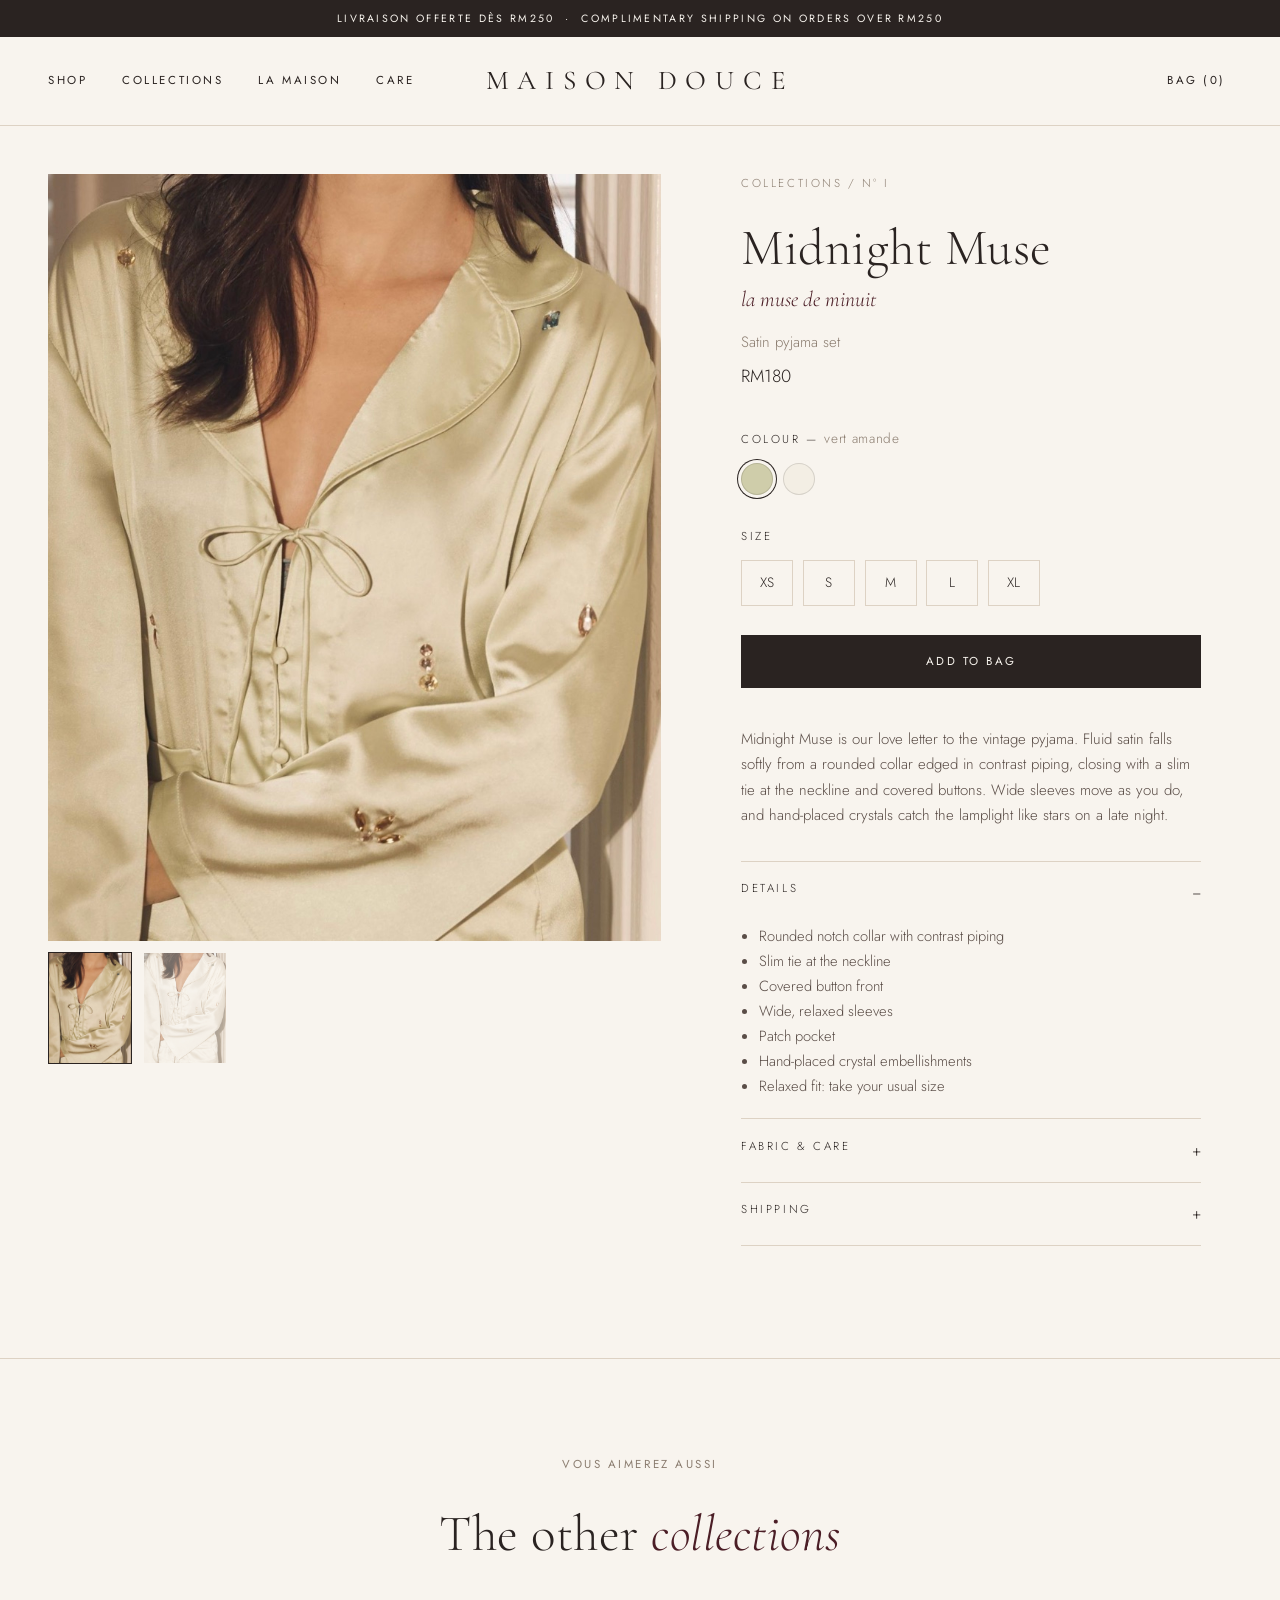
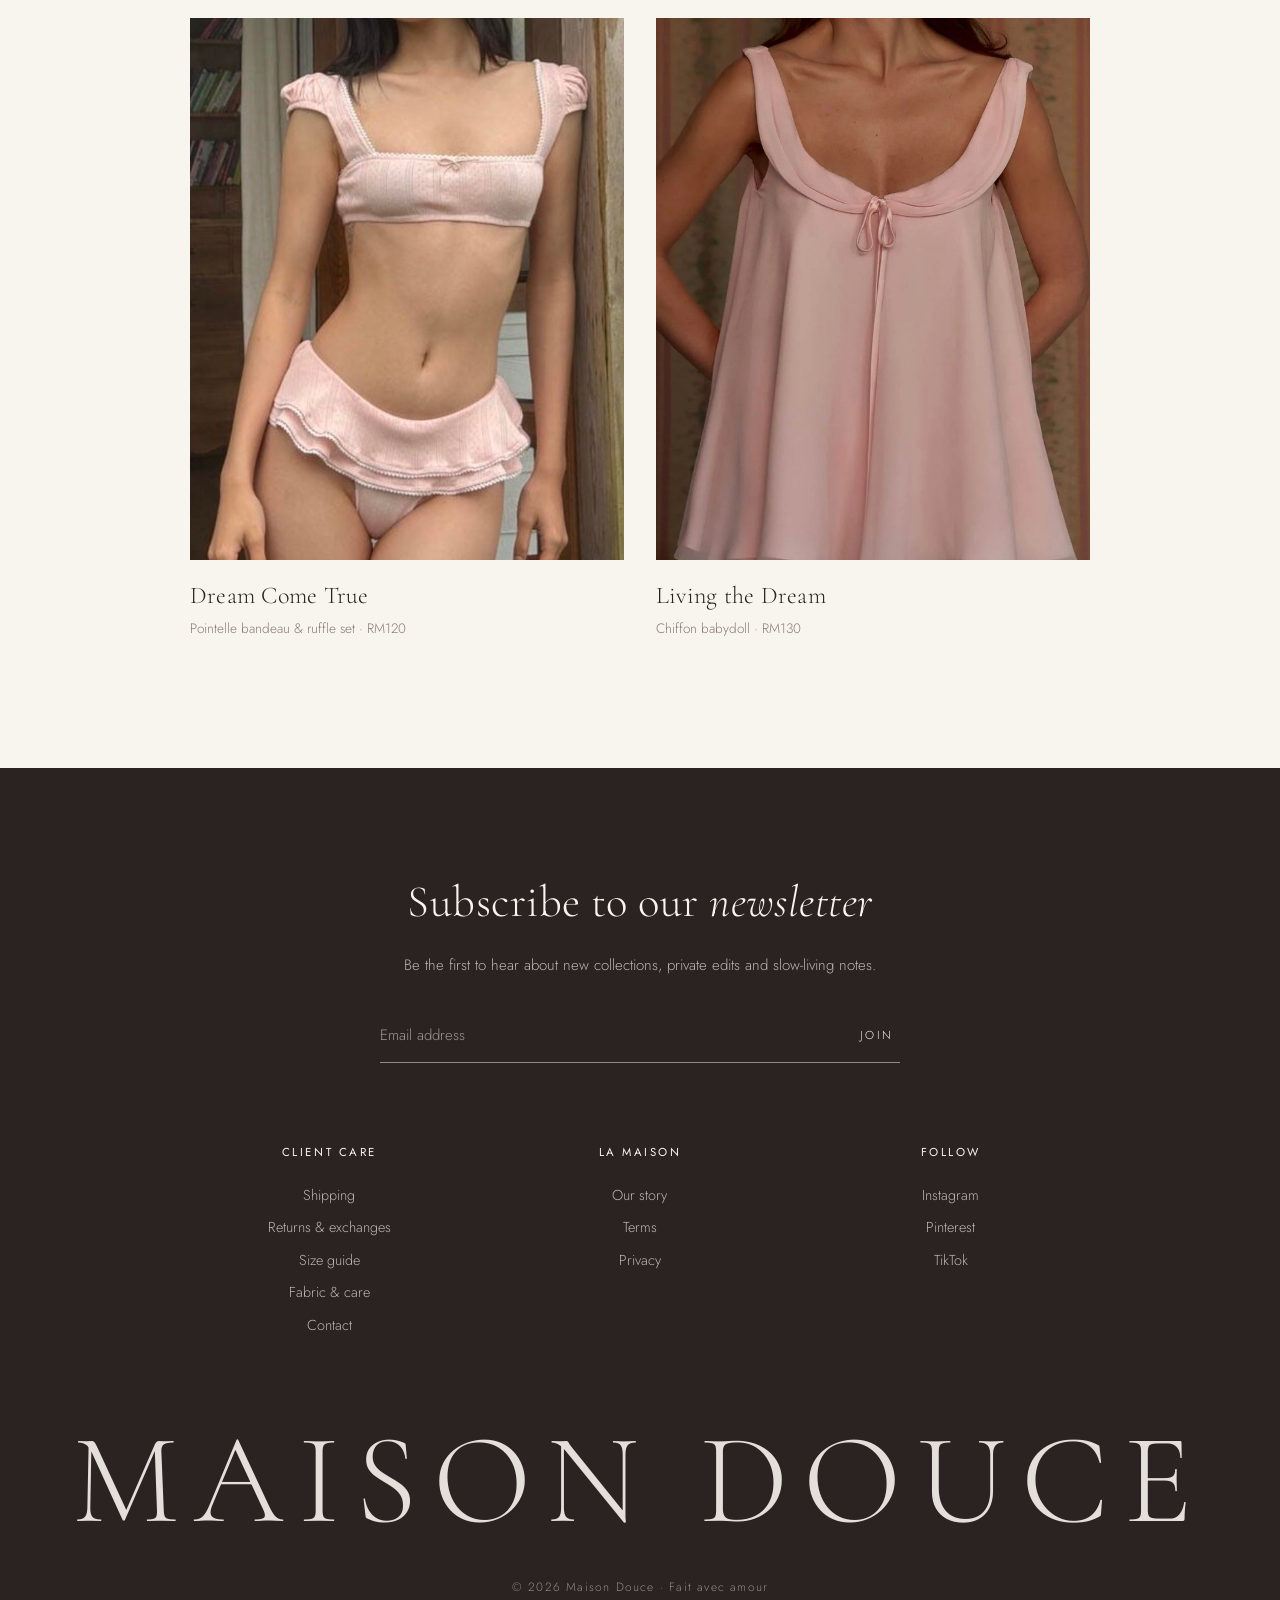
==== collection.html @ d2e2ebe3 "Redesign site as luxury French store with three collections - New Rooms-inspired layout: centred log" ====
<!DOCTYPE html>
<html lang="en">
<head>
  <meta charset="UTF-8">
  <meta name="viewport" content="width=device-width, initial-scale=1.0">
  <title>Collection | Maison Douce</title>
  <meta name="description" content="Luxury French-inspired sleepwear in three collections: Midnight Muse satin pyjamas, Dream Come True pointelle sets and Living the Dream chiffon babydolls.">
  <link rel="preconnect" href="https://fonts.googleapis.com">
  <link rel="preconnect" href="https://fonts.gstatic.com" crossorigin>
  <link href="https://fonts.googleapis.com/css2?family=Cormorant+Garamond:ital,wght@0,300;0,400;0,500;1,300;1,400&family=Jost:wght@300;400&display=swap" rel="stylesheet">
  <link rel="icon" href="data:image/svg+xml,%3Csvg xmlns='http://www.w3.org/2000/svg' viewBox='0 0 100 100'%3E%3Crect width='100' height='100' fill='%232a2321'/%3E%3Ctext x='50' y='66' font-family='Georgia,serif' font-size='46' text-anchor='middle' fill='%23f8f4ee'%3EMD%3C/text%3E%3C/svg%3E">
  <link rel="stylesheet" href="style.css">
</head>
<body>

  <div class="announce">Livraison offerte dès RM250 &nbsp;·&nbsp; complimentary shipping on orders over RM250</div>

  <!-- HEADER (same as index.html): menu on the left, logo in the middle, bag on the right -->
  <header class="nav">
    <button class="menu-btn" id="menuBtn" aria-label="Open menu" aria-expanded="false"><span></span><span></span></button>
    <nav class="nav-links" id="navLinks">
      <div class="has-drop">
        <a href="index.html#shop">Shop</a>
        <div class="drop">
          <a href="index.html#shop">Shop all</a>
          <a href="collection.html?c=midnight">Midnight Muse</a>
          <a href="collection.html?c=dream">Dream Come True</a>
          <a href="collection.html?c=living">Living the Dream</a>
        </div>
      </div>
      <a href="index.html#collections">Collections</a>
      <a href="index.html#maison">La Maison</a>
      <a href="index.html#care">Care</a>
    </nav>
    <a href="index.html" class="logo">Maison Douce</a>
    <button class="bag-btn" id="bagBtn" aria-label="Open shopping bag">Bag (<span id="bagCount">0</span>)</button>
  </header>

  <!-- COLLECTION PAGE: filled in by script.js from the ?c= part of the address -->
  <main class="pdp" id="pdp"></main>

  <!-- OTHER COLLECTIONS -->
  <section class="more">
    <div class="section-head">
      <p class="eyebrow">Vous aimerez aussi</p>
      <h2>The other <em>collections</em></h2>
    </div>
    <div class="more-grid" id="moreGrid"></div>
  </section>

  <!-- FOOTER with newsletter -->
  <footer class="footer">
    <div class="news">
      <h3>Subscribe to our <em>newsletter</em></h3>
      <p>Be the first to hear about new collections, private edits and slow-living notes.</p>
      <form id="newsForm" class="news-form">
        <input type="email" required placeholder="Email address" aria-label="Email address">
        <button type="submit">Join</button>
      </form>
      <p class="form-msg" id="newsMsg" hidden>Merci — vous êtes sur la liste.</p>
    </div>
    <div class="foot-cols">
      <div>
        <h4>Client care</h4>
        <a href="#">Shipping</a>
        <a href="#">Returns &amp; exchanges</a>
        <a href="#">Size guide</a>
        <a href="index.html#care">Fabric &amp; care</a>
        <a href="#">Contact</a>
      </div>
      <div>
        <h4>La maison</h4>
        <a href="index.html#maison">Our story</a>
        <a href="#">Terms</a>
        <a href="#">Privacy</a>
      </div>
      <div>
        <h4>Follow</h4>
        <a href="#">Instagram</a>
        <a href="#">Pinterest</a>
        <a href="#">TikTok</a>
      </div>
    </div>
    <p class="wordmark">Maison Douce</p>
    <p class="copy">© 2026 Maison Douce · Fait avec amour</p>
  </footer>

  <!-- SHOPPING BAG DRAWER -->
  <div class="overlay" id="overlay" hidden></div>
  <aside class="drawer" id="drawer" aria-label="Shopping bag">
    <div class="drawer-head">
      <h3>Your bag</h3>
      <button id="closeBag" aria-label="Close bag">×</button>
    </div>
    <div class="drawer-items" id="bagItems"></div>
    <div class="drawer-foot">
      <div class="subtotal"><span>Subtotal</span><span id="subtotal">RM0</span></div>
      <button class="btn full" id="checkoutBtn">Checkout</button>
      <p class="note" id="checkoutNote" hidden>Checkout isn't connected yet. This is a preview store; payments will come through Shopify.</p>
    </div>
  </aside>

  <div class="toast" id="toast"></div>

  <script src="script.js"></script>
</body>
</html>
---- style.css ----
/* ---------- Colours & fonts ---------- */
:root {
  --ivory: #f8f4ee;      /* page background */
  --paper: #f0e9df;      /* soft panels */
  --line: #ddd2c4;       /* hairlines */
  --taupe: #8b7d70;      /* quiet text */
  --ink: #2a2321;        /* main text, buttons */
  --bordeaux: #4b1e26;   /* small accents */
  --serif: "Cormorant Garamond", Georgia, serif;
  --sans: "Jost", system-ui, sans-serif;
}

* { box-sizing: border-box; }
html { scroll-behavior: smooth; }
body {
  margin: 0;
  background: var(--ivory);
  color: var(--ink);
  font-family: var(--sans);
  font-weight: 300;
  font-size: 15px;
  line-height: 1.7;
}
img { display: block; max-width: 100%; }
h1, h2, h3, h4 { font-family: var(--serif); font-weight: 300; margin: 0; letter-spacing: .01em; }
h1 em, h2 em, h3 em, blockquote em, .statement em { font-style: italic; color: var(--bordeaux); }
a { color: inherit; text-decoration: none; }
button { font: inherit; color: inherit; }

/* Small spaced-out capitals used for labels */
.eyebrow, .numeral, .nav, .filters button, .btn, .link, .footer h4, .from, .tag, .announce {
  font-family: var(--sans);
  font-size: .72rem;
  letter-spacing: .22em;
  text-transform: uppercase;
  font-weight: 400;
}
.eyebrow { color: var(--taupe); margin: 0 0 1rem; }

.btn {
  display: inline-block;
  background: var(--ink);
  color: var(--ivory);
  border: 1px solid var(--ink);
  padding: 1rem 2.4rem;
  cursor: pointer;
  transition: background .3s, color .3s;
}
.btn:hover { background: transparent; color: var(--ink); }
.btn.light { background: transparent; color: #fff; border-color: #fff; }
.btn.light:hover { background: #fff; color: var(--ink); }
.btn.full { width: 100%; }

.link { display: inline-block; border-bottom: 1px solid currentColor; padding-bottom: 3px; transition: opacity .3s; }
.link:hover { opacity: .6; }

/* ---------- Announcement & header ---------- */
.announce {
  background: var(--ink);
  color: var(--ivory);
  text-align: center;
  font-size: .66rem;
  padding: .6rem 1rem;
}
.nav {
  position: sticky;
  top: 0;
  z-index: 20;
  display: grid;
  grid-template-columns: 1fr auto 1fr;
  align-items: center;
  padding: 1.3rem 3rem;
  background: rgba(248, 244, 238, .96);
  border-bottom: 1px solid var(--line);
}
.nav-links { display: flex; gap: 2.2rem; }
.nav-links a:hover { color: var(--taupe); }
.logo {
  font-family: var(--serif);
  font-size: 1.7rem;
  letter-spacing: .32em;
  text-transform: uppercase;
  font-weight: 400;
  white-space: nowrap;
}
.bag-btn { justify-self: end; background: none; border: none; cursor: pointer; letter-spacing: inherit; text-transform: inherit; font-size: inherit; }
.menu-btn { display: none; }

/* Shop dropdown */
.has-drop { position: relative; }
.drop {
  position: absolute;
  top: 100%;
  left: -1.2rem;
  padding: 1.6rem 1.2rem 1rem;
  display: flex;
  flex-direction: column;
  gap: .7rem;
  min-width: 220px;
  background: var(--ivory);
  border: 1px solid var(--line);
  border-top: none;
  opacity: 0;
  visibility: hidden;
  transition: opacity .25s;
}
.has-drop:hover .drop, .has-drop:focus-within .drop { opacity: 1; visibility: visible; }

/* ---------- Hero ---------- */
.hero { position: relative; height: calc(100vh - 110px); min-height: 520px; max-height: 900px; overflow: hidden; }
.hero-img { width: 100%; height: 100%; object-fit: cover; object-position: 60% 8%; }
.hero::after { content: ""; position: absolute; inset: 0; background: linear-gradient(to top, rgba(30, 20, 18, .55), rgba(30, 20, 18, 0) 60%); }
.hero-text { position: absolute; z-index: 1; left: 0; right: 0; bottom: 10%; text-align: center; padding: 0 1rem; color: #fff; }
.hero h1 { font-size: clamp(2.4rem, 5vw, 4.4rem); line-height: 1.05; margin-bottom: 2rem; text-shadow: 0 1px 24px rgba(30, 20, 18, .25); }
.hero h1 em { color: #fff; }

/* ---------- Intro statement ---------- */
.intro { text-align: center; padding: 8rem 1.5rem; max-width: 900px; margin: 0 auto; }
.statement { font-family: var(--serif); font-size: clamp(1.7rem, 3vw, 2.5rem); line-height: 1.35; margin: 0; }

/* ---------- Collection features ---------- */
.collections { padding: 0 3rem 4rem; display: flex; flex-direction: column; gap: 7rem; }
.feature { display: grid; grid-template-columns: 1.15fr 1fr; gap: 6rem; align-items: center; max-width: 1240px; margin: 0 auto; width: 100%; }
.feature:nth-child(even) .feature-img { order: 2; }
.feature-img { overflow: hidden; aspect-ratio: 4 / 5; }
.feature-img img { width: 100%; height: 100%; object-fit: cover; transition: transform 1.2s ease; }
.feature-img:hover img { transform: scale(1.03); }
.feature-text { max-width: 420px; }
.feature-text .numeral { color: var(--taupe); margin: 0 0 1.4rem; }
.feature h2 { font-size: clamp(2.4rem, 4vw, 3.6rem); line-height: 1.05; }
.fr { font-family: var(--serif); font-style: italic; font-size: 1.35rem; color: var(--bordeaux); margin: .3rem 0 1.6rem; }
.swatches { list-style: none; padding: 0; margin: 1.8rem 0; display: flex; flex-wrap: wrap; gap: .6rem 1.4rem; font-size: .85rem; color: var(--taupe); }
.swatches li { display: flex; align-items: center; gap: .5rem; }
.swatches span { width: 14px; height: 14px; border-radius: 50%; border: 1px solid rgba(0, 0, 0, .12); }
.from { color: var(--ink); margin: 0 0 2rem; }

/* ---------- Shop grid ---------- */
.shop { padding: 7rem 3rem; border-top: 1px solid var(--line); }
.section-head { text-align: center; margin-bottom: 2.5rem; }
.section-head h2 { font-size: clamp(2.4rem, 4vw, 3.4rem); }
.filters { display: flex; justify-content: center; flex-wrap: wrap; gap: .5rem 2rem; margin-bottom: 3.5rem; }
.filters button { background: none; border: none; border-bottom: 1px solid transparent; padding: .3rem 0; cursor: pointer; color: var(--taupe); }
.filters button.active, .filters button:hover { color: var(--ink); border-bottom-color: var(--ink); }

.grid { display: grid; grid-template-columns: repeat(4, 1fr); gap: 3rem 1.5rem; max-width: 1400px; margin: 0 auto; }
.card-img { position: relative; aspect-ratio: 3 / 4; overflow: hidden; background: var(--paper); }
.card-img img { width: 100%; height: 100%; object-fit: cover; transition: opacity .6s, transform 1.2s; }
.card-img .alt { position: absolute; inset: 0; opacity: 0; }
.card-img.has-alt:hover .alt { opacity: 1; }
.card:hover .card-img > img:not(.alt) { transform: scale(1.03); }

/* Colour tile shown until a product has its own photo */
.pending {
  width: 100%;
  height: 100%;
  display: grid;
  place-items: center;
  background: var(--swatch);
  text-align: center;
  font-family: var(--serif);
  font-style: italic;
  font-size: 1.1rem;
  color: rgba(42, 35, 33, .55);
}

.tag { position: absolute; top: 1rem; left: 1rem; z-index: 2; font-size: .62rem; background: var(--ivory); padding: .3rem .7rem; }
.quick {
  position: absolute;
  right: 1rem;
  bottom: 1rem;
  z-index: 3;
  width: 38px;
  height: 38px;
  border: none;
  border-radius: 50%;
  background: var(--ivory);
  font-size: 1.2rem;
  font-weight: 300;
  cursor: pointer;
  transition: background .3s, color .3s;
}
.quick:hover { background: var(--ink); color: var(--ivory); }
.sizes {
  position: absolute;
  left: 0;
  right: 0;
  bottom: 0;
  z-index: 2;
  padding: 1rem 1rem 4rem;
  background: rgba(248, 244, 238, .97);
  text-align: center;
  transform: translateY(100%);
  transition: transform .35s ease;
}
.sizes.open { transform: translateY(0); }
.sizes p { margin: 0 0 .6rem; font-size: .68rem; letter-spacing: .2em; text-transform: uppercase; color: var(--taupe); }
.sizes div { display: flex; justify-content: center; gap: .4rem; flex-wrap: wrap; }
.size { min-width: 40px; padding: .45rem .5rem; background: none; border: 1px solid var(--line); cursor: pointer; font-size: .8rem; }
.size:hover { border-color: var(--ink); background: var(--ink); color: var(--ivory); }

.card-info { display: flex; justify-content: space-between; gap: 1rem; padding-top: 1rem; }
.card h3 { font-size: 1.3rem; }
.colour { margin: 0; font-size: .85rem; color: var(--taupe); }
.price { margin: .2rem 0 0; font-size: .9rem; }

/* ---------- Editorial image ---------- */
.editorial { position: relative; height: 80vh; min-height: 420px; overflow: hidden; }
.editorial img { width: 100%; height: 100%; object-fit: cover; object-position: center 35%; }
.editorial::after { content: ""; position: absolute; inset: 0; background: rgba(30, 20, 18, .28); }
.editorial blockquote {
  position: absolute;
  z-index: 1;
  inset: 0;
  margin: 0;
  display: grid;
  place-items: center;
  padding: 1.5rem;
  text-align: center;
  color: #fff;
  font-family: var(--serif);
  font-weight: 300;
  font-size: clamp(2rem, 4.5vw, 3.8rem);
}
.editorial blockquote em { color: #fff; }

/* ---------- La Maison ---------- */
.maison { max-width: 640px; margin: 0 auto; padding: 8rem 1.5rem 6rem; text-align: center; }
.maison h2 { font-size: clamp(2.2rem, 4vw, 3.2rem); line-height: 1.12; margin-bottom: 2rem; }
.maison p:not(.eyebrow) { color: #5a4d47; }

/* ---------- Fabric & care ---------- */
.care { display: grid; grid-template-columns: repeat(3, 1fr); max-width: 1100px; margin: 0 auto 8rem; padding: 0 3rem; text-align: center; }
.care > div { padding: 2.5rem 2rem; border-left: 1px solid var(--line); }
.care > div:first-child { border-left: none; }
.care .numeral { color: var(--taupe); margin: 0 0 .8rem; }
.care h3 { font-size: 1.7rem; margin-bottom: .6rem; }
.care p:not(.numeral) { color: #5a4d47; margin: 0; }

/* ---------- Footer ---------- */
.footer { background: var(--ink); color: var(--ivory); padding: 6rem 3rem 2rem; }
.news { max-width: 520px; margin: 0 auto 5rem; text-align: center; }
.news h3 { font-size: clamp(2rem, 3.5vw, 2.8rem); margin-bottom: .8rem; }
.news h3 em { font-style: italic; color: var(--ivory); }
.news p { color: rgba(248, 244, 238, .7); margin: 0 0 2rem; }
.news-form { display: flex; border-bottom: 1px solid rgba(248, 244, 238, .5); }
.news-form input { flex: 1; min-width: 0; background: none; border: none; color: var(--ivory); font: inherit; padding: .8rem 0; outline: none; }
.news-form input::placeholder { color: rgba(248, 244, 238, .55); }
.news-form button { background: none; border: none; cursor: pointer; letter-spacing: .22em; text-transform: uppercase; font-size: .72rem; }
.news .form-msg { font-family: var(--serif); font-style: italic; font-size: 1.3rem; color: var(--ivory); }
.foot-cols { display: grid; grid-template-columns: repeat(3, 1fr); gap: 2rem; max-width: 900px; margin: 0 auto; text-align: center; }
.foot-cols div { display: flex; flex-direction: column; gap: .5rem; }
.foot-cols a { color: rgba(248, 244, 238, .7); font-size: .9rem; }
.foot-cols a:hover { color: var(--ivory); }
.footer h4 { margin-bottom: .8rem; }
.wordmark {
  font-family: var(--serif);
  font-size: clamp(2.6rem, 10vw, 9rem);
  letter-spacing: .12em;
  text-transform: uppercase;
  text-align: center;
  line-height: 1;
  margin: 5rem 0 2rem;
  color: rgba(248, 244, 238, .9);
  white-space: nowrap;
}
.copy { text-align: center; font-size: .75rem; color: rgba(248, 244, 238, .5); margin: 0; letter-spacing: .1em; }

/* ---------- Shopping bag drawer ---------- */
.overlay { position: fixed; inset: 0; background: rgba(42, 35, 33, .4); z-index: 40; }
.drawer {
  position: fixed;
  top: 0;
  right: 0;
  bottom: 0;
  z-index: 50;
  width: min(420px, 100%);
  background: var(--ivory);
  display: flex;
  flex-direction: column;
  transform: translateX(100%);
  transition: transform .4s ease;
}
.drawer.open { transform: translateX(0); }
.drawer-head { display: flex; justify-content: space-between; align-items: center; padding: 1.5rem 1.8rem; border-bottom: 1px solid var(--line); }
.drawer-head h3 { font-size: 1.7rem; }
.drawer-head button { background: none; border: none; font-size: 1.8rem; font-weight: 300; cursor: pointer; line-height: 1; }
.drawer-items { flex: 1; overflow-y: auto; padding: 1.5rem 1.8rem; }
.empty { font-family: var(--serif); font-style: italic; font-size: 1.3rem; color: var(--taupe); text-align: center; margin-top: 3rem; }
.line { display: grid; grid-template-columns: 76px 1fr auto; gap: 1rem; padding-bottom: 1.4rem; margin-bottom: 1.4rem; border-bottom: 1px solid var(--line); }
.thumb { aspect-ratio: 3 / 4; overflow: hidden; }
.thumb img { width: 100%; height: 100%; object-fit: cover; }
.thumb .pending span { display: none; }
.line h4 { font-size: 1.15rem; }
.line small { color: var(--taupe); }
.qty { display: flex; align-items: center; gap: .8rem; margin-top: .5rem; }
.qty button { width: 26px; height: 26px; background: none; border: 1px solid var(--line); cursor: pointer; }
.line-end { text-align: right; }
.remove { background: none; border: none; font-size: .75rem; color: var(--taupe); text-decoration: underline; cursor: pointer; padding: 0; margin-top: .4rem; }
.drawer-foot { padding: 1.5rem 1.8rem; border-top: 1px solid var(--line); }
.subtotal { display: flex; justify-content: space-between; margin-bottom: 1rem; font-size: .8rem; letter-spacing: .2em; text-transform: uppercase; }
.note { font-size: .82rem; color: var(--taupe); margin: .8rem 0 0; }

/* ---------- Toast ---------- */
.toast {
  position: fixed;
  left: 50%;
  bottom: 2rem;
  z-index: 60;
  transform: translate(-50%, 1rem);
  max-width: calc(100% - 2rem);
  background: var(--ink);
  color: var(--ivory);
  padding: .9rem 1.6rem;
  font-size: .85rem;
  opacity: 0;
  pointer-events: none;
  transition: opacity .3s, transform .3s;
}
.toast.show { opacity: 1; transform: translate(-50%, 0); }

/* ---------- Shop card links ---------- */
.card-link { display: block; width: 100%; height: 100%; }

/* ---------- Collection page (collection.html) ---------- */
.pdp { display: grid; grid-template-columns: 1.25fr 1fr; gap: 5rem; max-width: 1300px; margin: 0 auto; padding: 3rem 3rem 7rem; align-items: start; }
.gallery-main { aspect-ratio: 4 / 5; overflow: hidden; background: var(--paper); }
.gallery-main img { width: 100%; height: 100%; object-fit: cover; }
.thumbs { display: flex; flex-wrap: wrap; gap: .7rem; margin-top: .7rem; }
.thumb-btn { width: 84px; aspect-ratio: 3 / 4; padding: 0; border: 1px solid transparent; background: none; cursor: pointer; opacity: .6; transition: opacity .3s, border-color .3s; }
.thumb-btn img { width: 100%; height: 100%; object-fit: cover; }
.thumb-btn:hover, .thumb-btn.active { opacity: 1; border-color: var(--ink); }

.info { position: sticky; top: 110px; max-width: 460px; }
.crumbs { font-size: .72rem; letter-spacing: .22em; text-transform: uppercase; color: var(--taupe); margin: 0 0 1.8rem; }
.crumbs a:hover { color: var(--ink); }
.info h1 { font-size: clamp(2.4rem, 4vw, 3.4rem); line-height: 1.05; }
.info .fr { margin-bottom: .8rem; }
.pdp-piece { margin: 0; color: var(--taupe); }
.pdp-price { font-size: 1.1rem; margin: .4rem 0 2.2rem; }

.choose { margin-bottom: 1.8rem; }
.label { font-size: .72rem; letter-spacing: .22em; text-transform: uppercase; margin: 0 0 .8rem; }
.label span { letter-spacing: .05em; text-transform: none; color: var(--taupe); font-size: .85rem; }
.colour-opts, .size-opts { display: flex; flex-wrap: wrap; gap: .6rem; }
.colour-opt { width: 32px; height: 32px; border-radius: 50%; background: var(--swatch); border: 1px solid rgba(0, 0, 0, .12); box-shadow: 0 0 0 3px var(--ivory); cursor: pointer; transition: box-shadow .25s; }
.colour-opt.active, .colour-opt:hover { box-shadow: 0 0 0 3px var(--ivory), 0 0 0 4px var(--ink); }
.size-opt { min-width: 52px; padding: .65rem .6rem; background: none; border: 1px solid var(--line); cursor: pointer; font-size: .85rem; transition: border-color .25s, background .25s, color .25s; }
.size-opt:hover { border-color: var(--ink); }
.size-opt.active { background: var(--ink); border-color: var(--ink); color: var(--ivory); }

.pdp-story { margin: 2.4rem 0 2rem; color: #5a4d47; }
.info details { border-top: 1px solid var(--line); }
.info details:last-of-type { border-bottom: 1px solid var(--line); }
.info summary { list-style: none; cursor: pointer; padding: 1.1rem 0; font-size: .72rem; letter-spacing: .22em; text-transform: uppercase; display: flex; justify-content: space-between; }
.info summary::-webkit-details-marker { display: none; }
.info summary::after { content: "+"; font-size: 1rem; font-weight: 300; letter-spacing: 0; }
.info details[open] summary::after { content: "−"; }
.info details ul, .info details p { margin: 0 0 1.2rem; color: #5a4d47; font-size: .92rem; }
.info details ul { padding-left: 1.1rem; }

.more { padding: 6rem 3rem 8rem; border-top: 1px solid var(--line); }
.more-grid { display: grid; grid-template-columns: repeat(2, 1fr); gap: 2rem; max-width: 900px; margin: 0 auto; }
.more-img { aspect-ratio: 4 / 5; overflow: hidden; margin-bottom: 1rem; }
.more-img img { width: 100%; height: 100%; object-fit: cover; transition: transform 1.2s; }
.more-card:hover .more-img img { transform: scale(1.03); }
.more-card h3 { font-size: 1.5rem; }

/* ---------- Tablet ---------- */
@media (max-width: 1000px) {
  .grid { grid-template-columns: repeat(2, 1fr); }
  .feature { gap: 3rem; }
  .nav { padding: 1.1rem 1.5rem; }
  .nav-links { gap: 1.4rem; }
  .logo { font-size: 1.4rem; letter-spacing: .25em; }
}

/* ---------- Phone ---------- */
@media (max-width: 760px) {
  .nav { padding: 1rem; }
  .logo { font-size: 1.15rem; letter-spacing: .2em; }
  .menu-btn {
    display: flex;
    flex-direction: column;
    gap: 6px;
    width: 32px;
    padding: 6px 0;
    background: none;
    border: none;
    cursor: pointer;
  }
  .menu-btn span { display: block; height: 1px; width: 22px; background: var(--ink); }
  .nav-links {
    position: absolute;
    top: 100%;
    left: 0;
    right: 0;
    flex-direction: column;
    gap: 1.2rem;
    padding: 1.5rem 1rem 2rem;
    background: var(--ivory);
    border-bottom: 1px solid var(--line);
    display: none;
  }
  .nav-links.open { display: flex; }
  .drop { position: static; opacity: 1; visibility: visible; border: none; padding: 1rem 0 0 1rem; min-width: 0; background: none; text-transform: none; letter-spacing: .05em; font-size: .9rem; }

  .hero { height: 78vh; }
  .hero-img { object-position: 64% center; }

  .intro { padding: 5rem 1rem; }
  .collections { padding: 0 1rem 3rem; gap: 4.5rem; }
  .feature { grid-template-columns: 1fr; gap: 2rem; }
  .feature:nth-child(even) .feature-img { order: 0; }
  .shop { padding: 5rem 1rem; }
  .filters { gap: .5rem 1.2rem; }
  .grid { gap: 2.2rem .8rem; }
  .card h3 { font-size: 1.1rem; }
  .card-info { flex-direction: column; gap: 0; }
  .quick { right: .6rem; bottom: .6rem; width: 32px; height: 32px; }
  .sizes { padding: .8rem .5rem 3.2rem; }
  .size { min-width: 34px; padding: .35rem .3rem; font-size: .75rem; }

  .editorial { height: 60vh; }
  .maison { padding: 5rem 1rem 4rem; }
  .care { grid-template-columns: 1fr; padding: 0 1rem; margin-bottom: 5rem; }
  .care > div { border-left: none; border-top: 1px solid var(--line); padding: 2rem 1rem; }
  .care > div:first-child { border-top: none; }
  .footer { padding: 4rem 1rem 2rem; }
  .foot-cols { grid-template-columns: 1fr; gap: 2.5rem; }

  .pdp { grid-template-columns: 1fr; gap: 2rem; padding: 0 0 4rem; }
  .gallery { margin: 0; }
  .thumbs { padding: 0 1rem; flex-wrap: nowrap; overflow-x: auto; }
  .thumb-btn { flex: 0 0 64px; width: 64px; }
  .info { position: static; padding: 0 1rem; max-width: none; }
  .more { padding: 4rem 1rem 5rem; }
  .more-grid { gap: .8rem; }
  .more-card h3 { font-size: 1.15rem; }
}
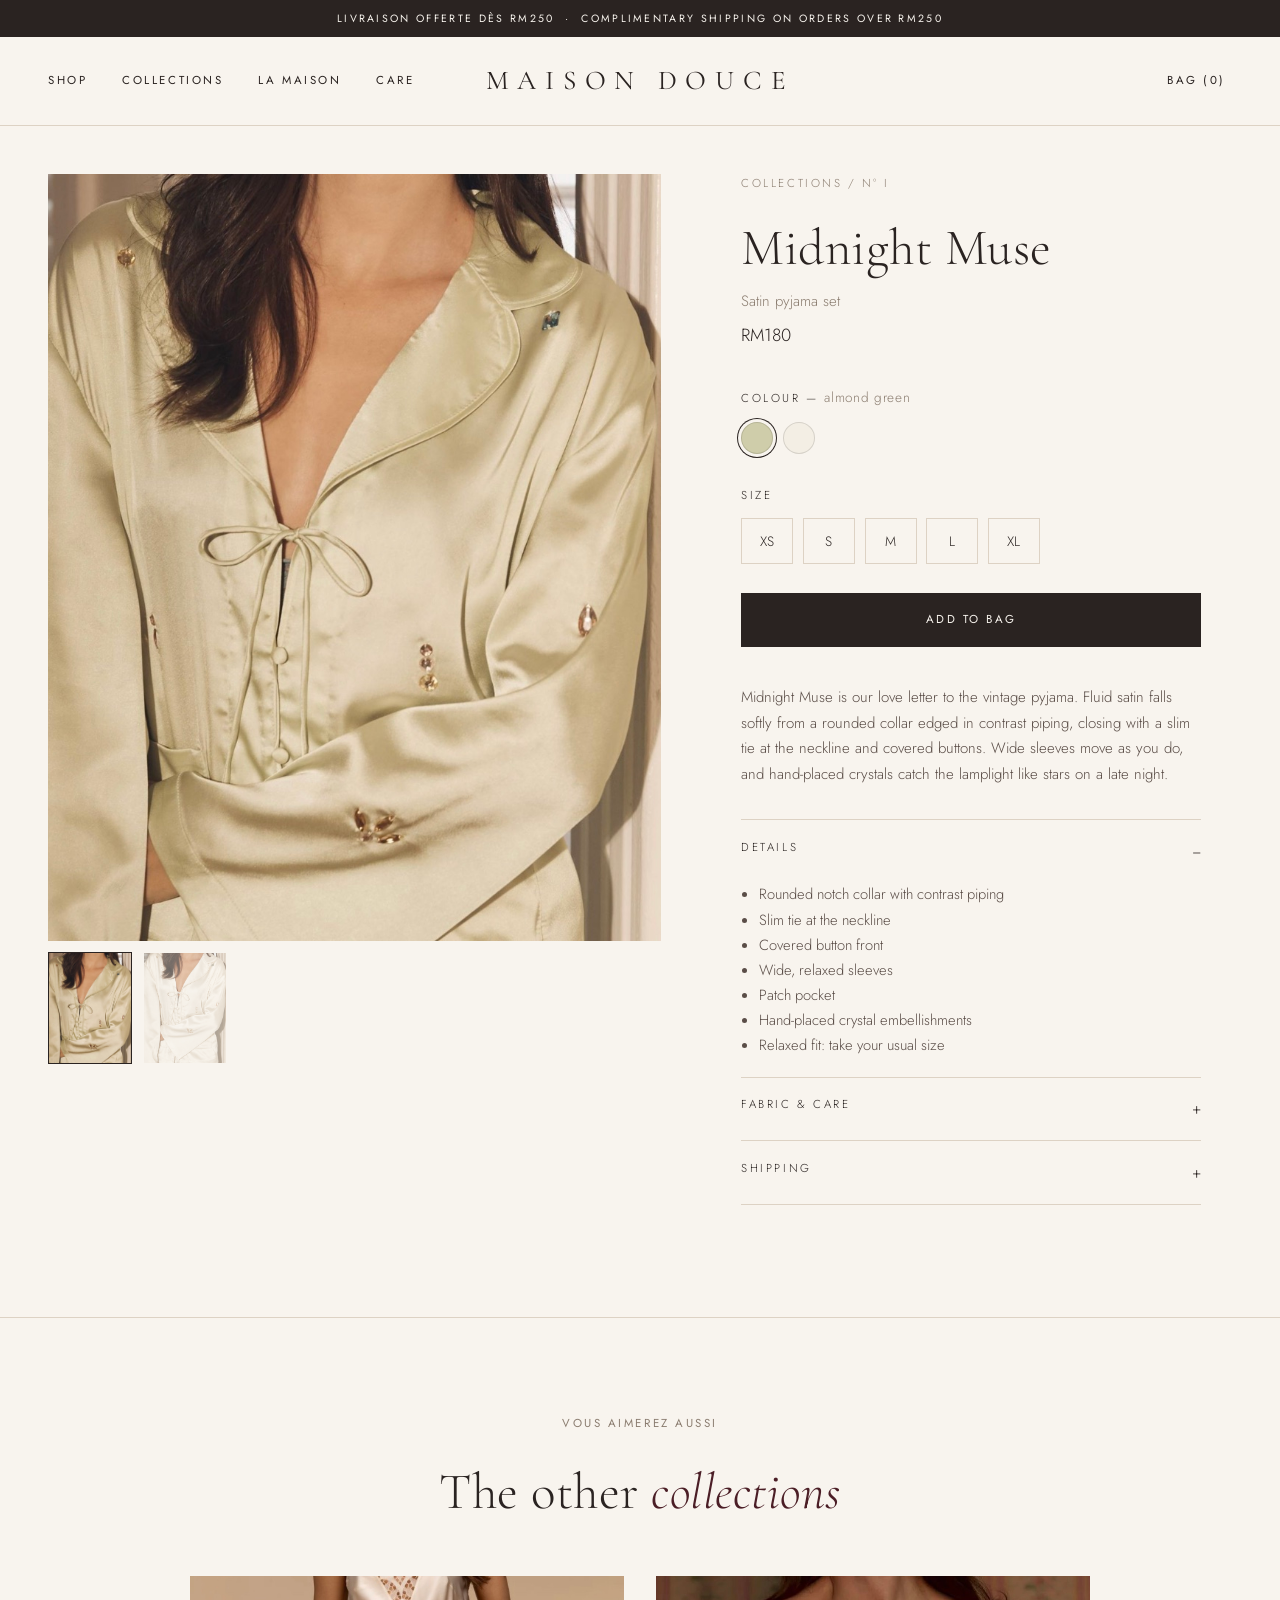
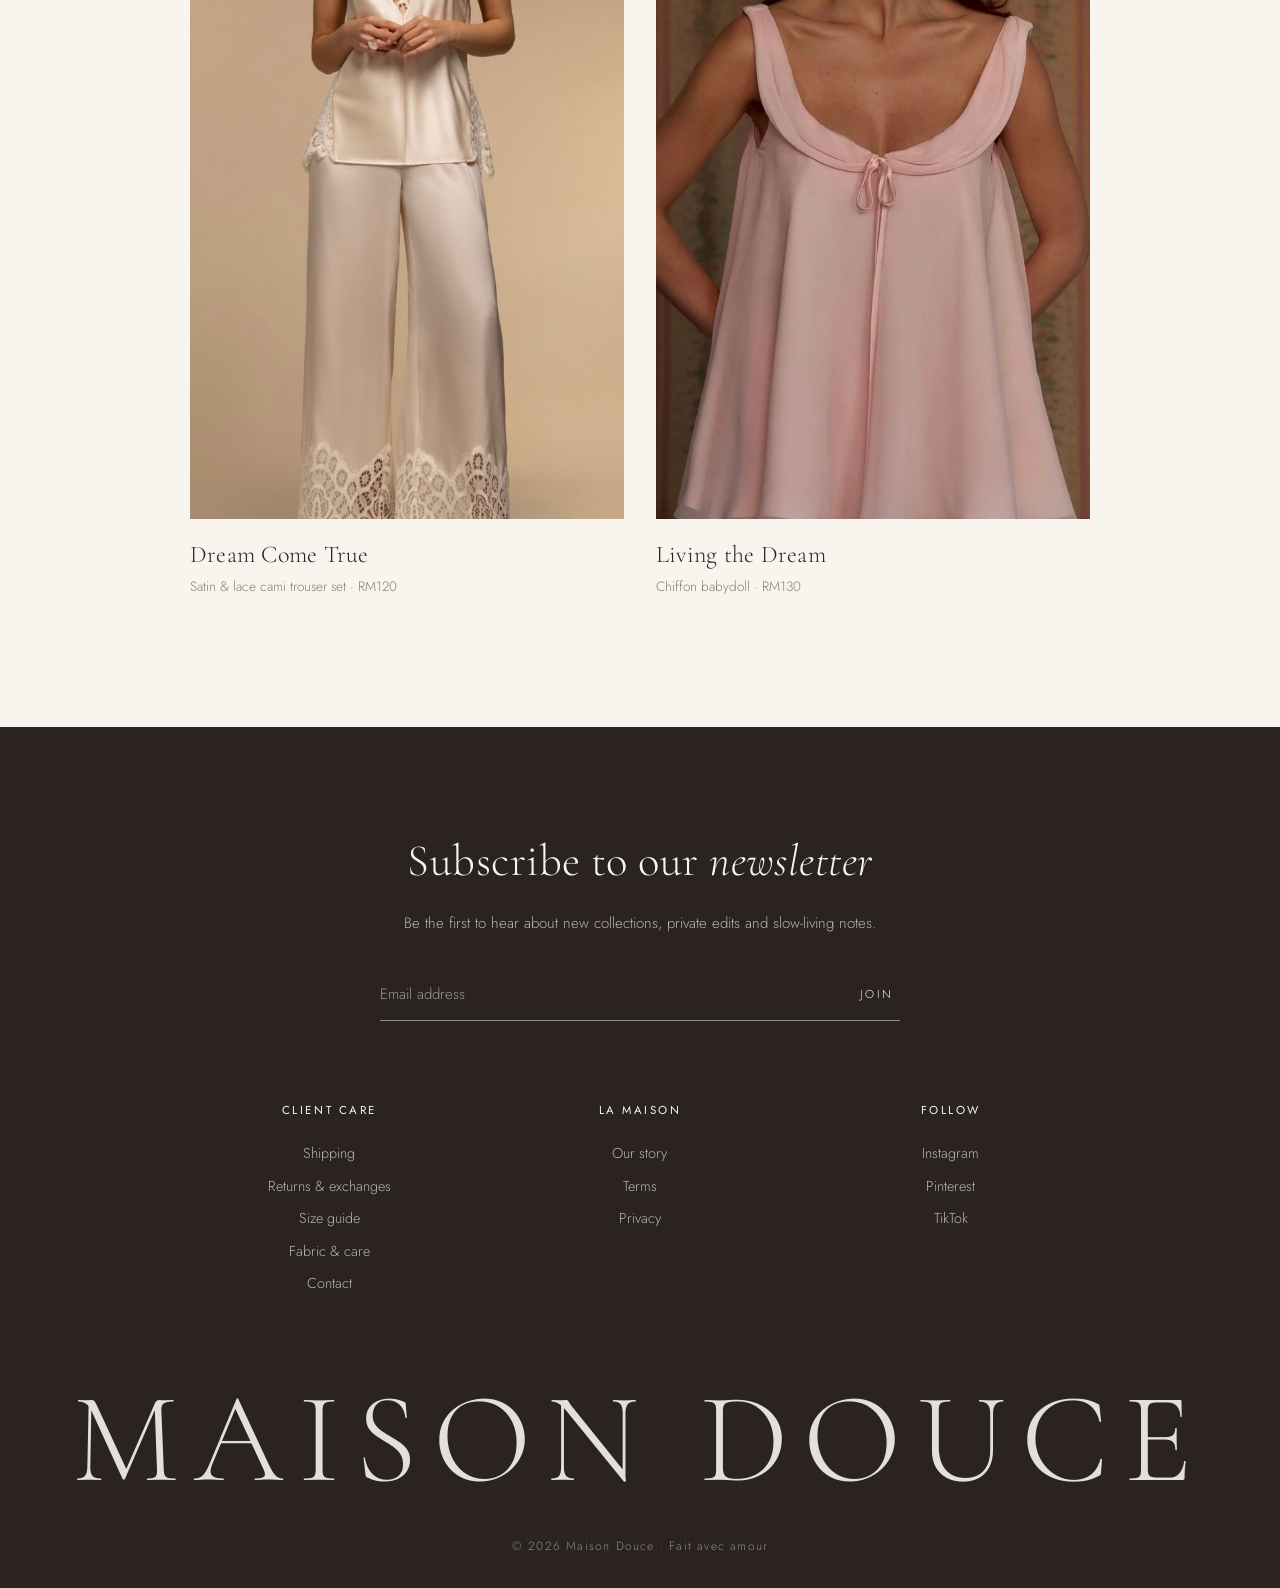
==== commit 68c11aa3: "Owner review: English names, new Dream Come True set, simpler shop - Remove French subtitles under c" ====
--- a/collection.html
+++ b/collection.html
@@ -4,7 +4,7 @@
   <meta charset="UTF-8">
   <meta name="viewport" content="width=device-width, initial-scale=1.0">
   <title>Collection | Maison Douce</title>
-  <meta name="description" content="Luxury French-inspired sleepwear in three collections: Midnight Muse satin pyjamas, Dream Come True pointelle sets and Living the Dream chiffon babydolls.">
+  <meta name="description" content="Luxury French-inspired sleepwear in three collections: Midnight Muse satin pyjamas, Dream Come True satin & lace sets and Living the Dream chiffon babydolls.">
   <link rel="preconnect" href="https://fonts.googleapis.com">
   <link rel="preconnect" href="https://fonts.gstatic.com" crossorigin>
   <link href="https://fonts.googleapis.com/css2?family=Cormorant+Garamond:ital,wght@0,300;0,400;0,500;1,300;1,400&family=Jost:wght@300;400&display=swap" rel="stylesheet">
--- a/style.css
+++ b/style.css
@@ -23,7 +23,7 @@
 }
 img { display: block; max-width: 100%; }
 h1, h2, h3, h4 { font-family: var(--serif); font-weight: 300; margin: 0; letter-spacing: .01em; }
-h1 em, h2 em, h3 em, blockquote em, .statement em { font-style: italic; color: var(--bordeaux); }
+h1 em, h2 em, h3 em, .statement em { font-style: italic; color: var(--bordeaux); }
 a { color: inherit; text-decoration: none; }
 button { font: inherit; color: inherit; }
 
@@ -127,8 +127,7 @@
 .feature-img:hover img { transform: scale(1.03); }
 .feature-text { max-width: 420px; }
 .feature-text .numeral { color: var(--taupe); margin: 0 0 1.4rem; }
-.feature h2 { font-size: clamp(2.4rem, 4vw, 3.6rem); line-height: 1.05; }
-.fr { font-family: var(--serif); font-style: italic; font-size: 1.35rem; color: var(--bordeaux); margin: .3rem 0 1.6rem; }
+.feature h2 { font-size: clamp(2.4rem, 4vw, 3.6rem); line-height: 1.05; margin-bottom: 1.6rem; }
 .swatches { list-style: none; padding: 0; margin: 1.8rem 0; display: flex; flex-wrap: wrap; gap: .6rem 1.4rem; font-size: .85rem; color: var(--taupe); }
 .swatches li { display: flex; align-items: center; gap: .5rem; }
 .swatches span { width: 14px; height: 14px; border-radius: 50%; border: 1px solid rgba(0, 0, 0, .12); }
@@ -206,22 +205,6 @@
 /* ---------- Editorial image ---------- */
 .editorial { position: relative; height: 80vh; min-height: 420px; overflow: hidden; }
 .editorial img { width: 100%; height: 100%; object-fit: cover; object-position: center 35%; }
-.editorial::after { content: ""; position: absolute; inset: 0; background: rgba(30, 20, 18, .28); }
-.editorial blockquote {
-  position: absolute;
-  z-index: 1;
-  inset: 0;
-  margin: 0;
-  display: grid;
-  place-items: center;
-  padding: 1.5rem;
-  text-align: center;
-  color: #fff;
-  font-family: var(--serif);
-  font-weight: 300;
-  font-size: clamp(2rem, 4.5vw, 3.8rem);
-}
-.editorial blockquote em { color: #fff; }
 
 /* ---------- La Maison ---------- */
 .maison { max-width: 640px; margin: 0 auto; padding: 8rem 1.5rem 6rem; text-align: center; }
@@ -333,8 +316,7 @@
 .info { position: sticky; top: 110px; max-width: 460px; }
 .crumbs { font-size: .72rem; letter-spacing: .22em; text-transform: uppercase; color: var(--taupe); margin: 0 0 1.8rem; }
 .crumbs a:hover { color: var(--ink); }
-.info h1 { font-size: clamp(2.4rem, 4vw, 3.4rem); line-height: 1.05; }
-.info .fr { margin-bottom: .8rem; }
+.info h1 { font-size: clamp(2.4rem, 4vw, 3.4rem); line-height: 1.05; margin-bottom: .8rem; }
 .pdp-piece { margin: 0; color: var(--taupe); }
 .pdp-price { font-size: 1.1rem; margin: .4rem 0 2.2rem; }
 
